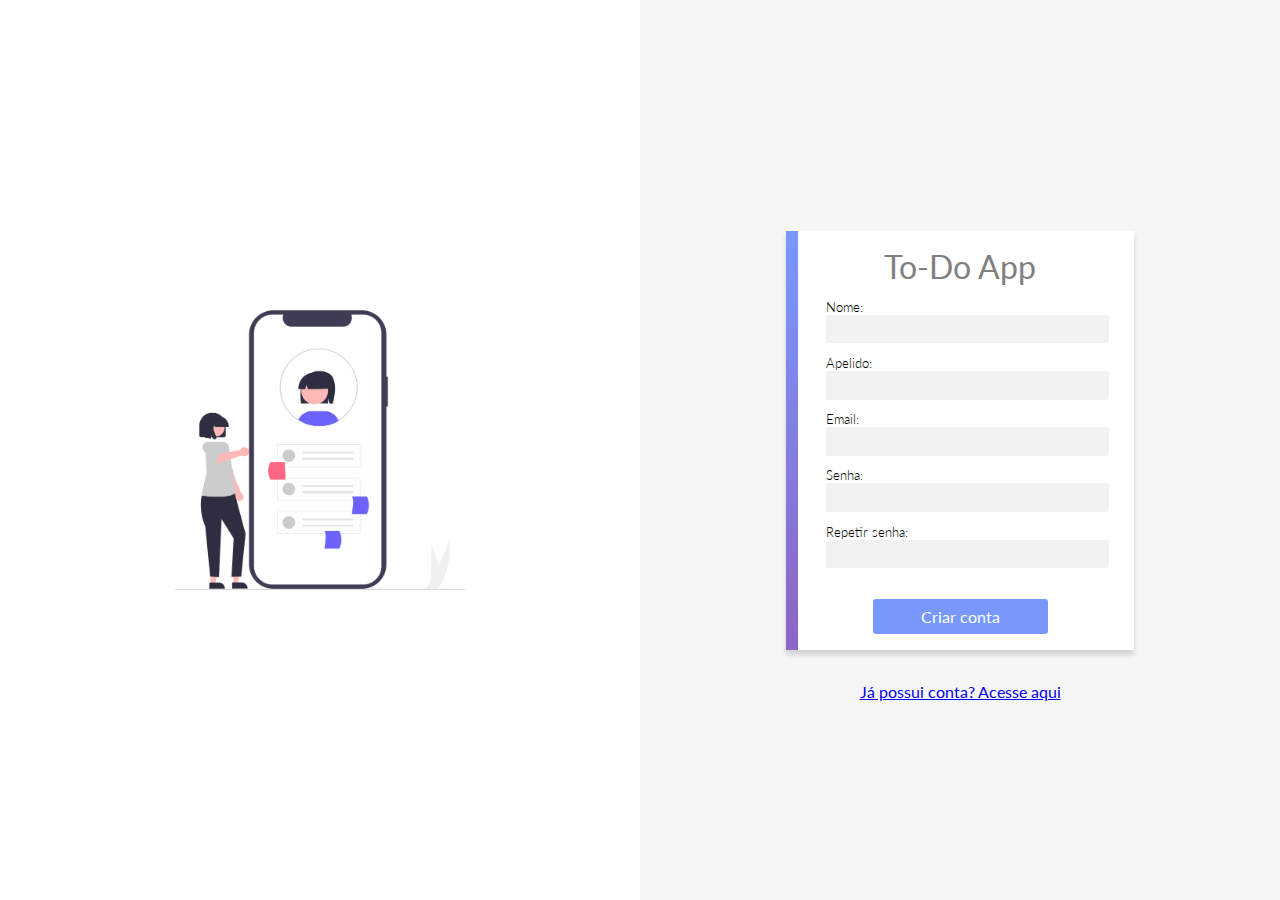
==== signup.html @ 984fd3b4 "Pagina de Login Iniciada" ====
<!DOCTYPE html>
<html lang="pt-BR">

<head>
  <meta charset="UTF-8">
  <meta http-equiv="X-UA-Compatible" content="IE=edge">
  <meta name="viewport" content="width=device-width, initial-scale=1.0">
  <title>To-Do App</title>

  <!-- ---------------- estilos compartilhados entre login e signup ---------------- -->
  <link rel="stylesheet" href="styles/acesso.css">

  <!-- ---------------------- lógica aplicada no registro -------------------- -->
  <script src="/scripts/utils.js"></script>
  <script src="/scripts/signup.js"></script>

</head>

<body>

  <div class="left">
    <img src="./assets/pessoa-signup.png" alt="">
  </div>
  <div class="right">
    <form>
      <div class="form-header">
        <p>To-Do App</p>
      </div>

      <label>
        Nome:
        <input type="text">
      </label>
      <label>
        Apelido:
        <input type="text">
      </label>
      <label>
        Email:
        <input type="text">
      </label>
      <label>
        Senha:
        <input type="password">
      </label>
      <label>
        Repetir senha:
        <input type="password">
      </label>

      <button>Criar conta</button>

    </form>
    <div class="ingressar">
      <a href="index.html">Já possui conta? Acesse aqui</a>
    </div>
  </div>

</body>

</html>
---- styles/acesso.css ----
@import url('./common.css');

body{
  display: flex;
}

h1 {
  color: rgb(116, 116, 116);
  font-weight: 300;
  margin: .5em 0;
}

form {
  position: relative;
  max-width: 26em;
  background-color: white;
  display: flex;
  align-items: center;
  flex-direction: column;
  margin: 2em auto;
  box-shadow: 0 5px 5px lightgrey;
  padding: 1em 2.5em;
  box-sizing: border-box;
}

form:after {
  position: absolute;
  content: '';
  width: .7em;
  height: 100%;
  top: 0;
  left: 0;
  background: linear-gradient(var(--primary), var(--secondary));
}


input {
  width: 100%;
  padding: .4em .5em;
  background-color: var(--app-grey);
  border: 1px solid var(--app-grey);
  border-radius: .2em;
}

input:focus {
  outline: none;
  border: 1px solid lightgrey;
}

label {
  width: 100%;
  font-weight: 300;
  margin-bottom: -.1em;
  margin-top: 1em;
  font-size: .8em;
}

button {
  padding: .5em 3em;
  background-color: var(--primary);
  color: white;
  margin-top: 2em;
  font-weight: 400;
  font-size: 1em;
}

.form-header {
  color: grey;
  font-size: 2em;
}
.ingressar{
  text-align: center;
}
.left{
  width: 50%;  
  background-color: white;
  text-align: center;
  display: flex;
  align-items: center;
  justify-content: center;
}
.left img{
  width:60%;
}
.right{
  width: 50%;
  display: flex;
  flex-direction: column;
  align-items: center;
  justify-content: center;
}

ul{
  color: red;
}
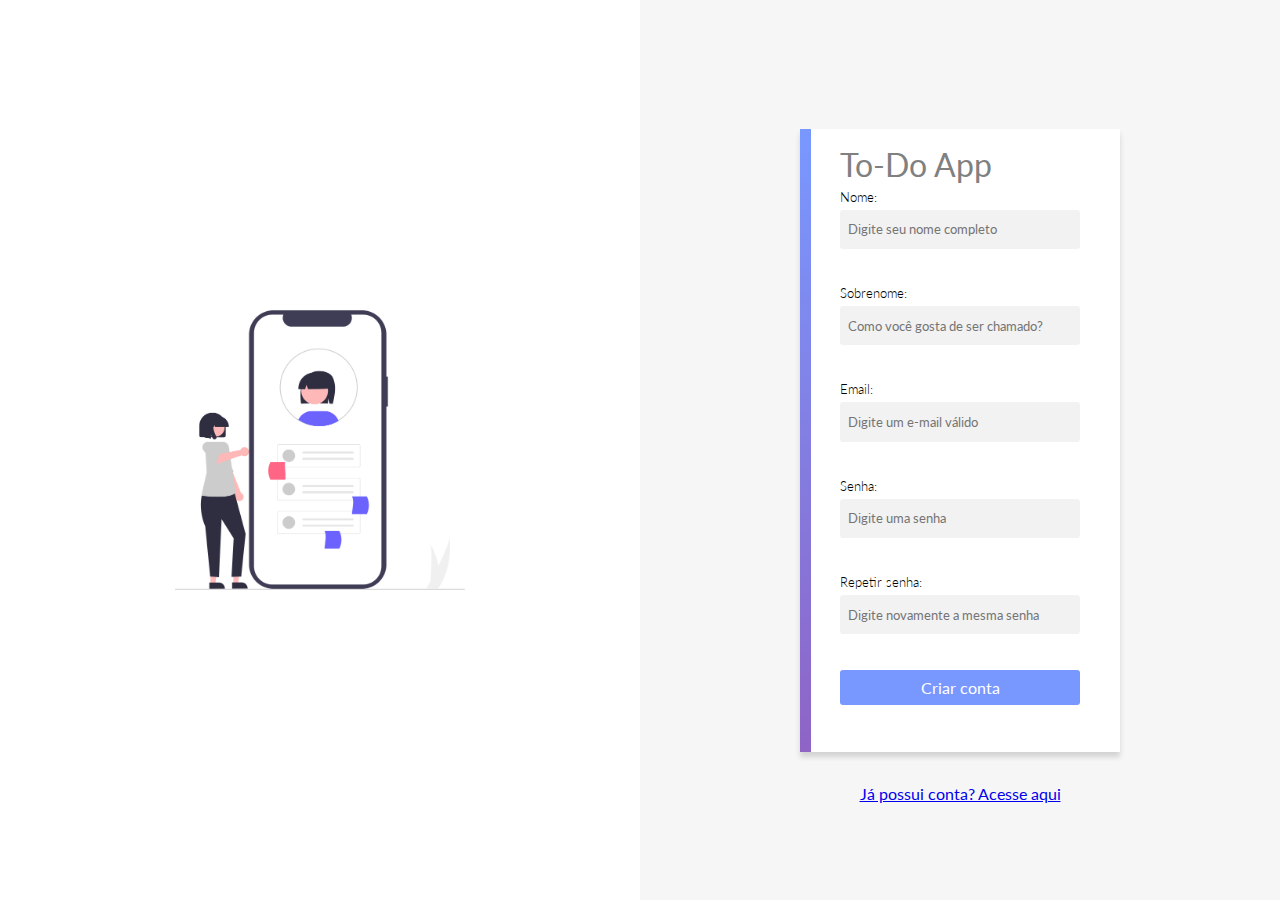
==== commit b1671be7: "Classe de Erro da validacao do formulario alterada para .formError" ====
--- a/signup.html
+++ b/signup.html
@@ -2,59 +2,64 @@
 <html lang="pt-BR">
 
 <head>
-  <meta charset="UTF-8">
-  <meta http-equiv="X-UA-Compatible" content="IE=edge">
-  <meta name="viewport" content="width=device-width, initial-scale=1.0">
-  <title>To-Do App</title>
+	<meta charset="UTF-8">
+	<meta http-equiv="X-UA-Compatible" content="IE=edge">
+	<meta name="viewport" content="width=device-width, initial-scale=1.0">
+	<title>To-Do App</title>
 
-  <!-- ---------------- estilos compartilhados entre login e signup ---------------- -->
-  <link rel="stylesheet" href="styles/acesso.css">
+	<!-- ---------------- estilos compartilhados entre login e signup ---------------- -->
+	<link rel="stylesheet" href="styles/acesso.css">
 
-  <!-- ---------------------- lógica aplicada no registro -------------------- -->
-  <script src="/scripts/utils.js"></script>
-  <script src="/scripts/signup.js"></script>
-
+	<!-- ---------------------- lógica aplicada no registro -------------------- -->
+	<script src="./scripts/utils.js"></script>
 </head>
 
 <body>
 
-  <div class="left">
-    <img src="./assets/pessoa-signup.png" alt="">
-  </div>
-  <div class="right">
-    <form>
-      <div class="form-header">
-        <p>To-Do App</p>
-      </div>
+	<div class="left">
+		<img src="./assets/pessoa-signup.png" alt="">
+	</div>
+	<div class="right">
+		<form>
+			<div class="form-header">
+				<p>To-Do App</p>
+			</div>
 
-      <label>
-        Nome:
-        <input type="text">
-      </label>
-      <label>
-        Apelido:
-        <input type="text">
-      </label>
-      <label>
-        Email:
-        <input type="text">
-      </label>
-      <label>
-        Senha:
-        <input type="password">
-      </label>
-      <label>
-        Repetir senha:
-        <input type="password">
-      </label>
+			<div class="input">
+				<label>Nome:</label>
+				<input type="text" id="nome" name="nome" placeholder="Digite seu nome completo" required>
+				<span class="inputError">...</span>
+			</div>
+			<div class="input">
+				<label>Sobrenome:</label>
+				<input type="text" id="sobrenome" name="sobrenome" placeholder="Como você gosta de ser chamado?" required>
+				<span class="inputError">...</span>
+			</div>
+			<div class="input">
+				<label>Email:</label>
+				<input type="email" id="email" name="email" placeholder="Digite um e-mail válido" pattern="(\w|\.|-|_)+@\w+\.(com(\.br)?|net)" required>
+				<span class="inputError">...</span>
+			</div>
+			<div class="input">
+				<label>Senha:</label>
+				<input type="password" id="senha" name="senha" minlength="6" placeholder="Digite uma senha" pattern="^\w{6,10}$" required>
+				<span class="inputError">...</span>
+			</div>
+			<div class="input">
+				<label>Repetir senha:</label>
+				<input type="password" id="senhaValidacao" name="senhaValidacao" placeholder="Digite novamente a mesma senha" required>
+				<span class="inputError">...</span>
+			</div>
 
-      <button>Criar conta</button>
-
-    </form>
-    <div class="ingressar">
-      <a href="index.html">Já possui conta? Acesse aqui</a>
-    </div>
-  </div>
+			<button type="submit">Criar conta</button>
+			<span class="formError">...</span>
+		</form>
+		<div class="ingressar">
+			<a href="index.html">Já possui conta? Acesse aqui</a>
+		</div>
+	</div>
+	
+	<script src="/scripts/signup.js"></script>
 
 </body>
 
--- a/styles/acesso.css
+++ b/styles/acesso.css
@@ -1,6 +1,6 @@
 @import url('./common.css');
 
-body{
+body {
   display: flex;
 }
 
@@ -12,10 +12,10 @@
 
 form {
   position: relative;
-  max-width: 26em;
+  width: 25vw;
   background-color: white;
   display: flex;
-  align-items: center;
+  gap: 5px;
   flex-direction: column;
   margin: 2em auto;
   box-shadow: 0 5px 5px lightgrey;
@@ -35,8 +35,7 @@
 
 
 input {
-  width: 100%;
-  padding: .4em .5em;
+  padding: .8em .5em;
   background-color: var(--app-grey);
   border: 1px solid var(--app-grey);
   border-radius: .2em;
@@ -50,8 +49,6 @@
 label {
   width: 100%;
   font-weight: 300;
-  margin-bottom: -.1em;
-  margin-top: 1em;
   font-size: .8em;
 }
 
@@ -59,7 +56,6 @@
   padding: .5em 3em;
   background-color: var(--primary);
   color: white;
-  margin-top: 2em;
   font-weight: 400;
   font-size: 1em;
 }
@@ -68,21 +64,25 @@
   color: grey;
   font-size: 2em;
 }
-.ingressar{
+
+.ingressar {
   text-align: center;
 }
-.left{
-  width: 50%;  
+
+.left {
+  width: 50%;
   background-color: white;
   text-align: center;
   display: flex;
   align-items: center;
   justify-content: center;
 }
-.left img{
-  width:60%;
+
+.left img {
+  width: 60%;
 }
-.right{
+
+.right {
   width: 50%;
   display: flex;
   flex-direction: column;
@@ -90,6 +90,16 @@
   justify-content: center;
 }
 
-ul{
-  color: red;
+.input {
+  display: grid;
+  gap: 5px;
+}
+
+.inputError, .formError {
+  background-color: red;
+  color: #fff;
+  font-size: 0.8rem;
+  padding: 5px;
+  border-radius: 2px;
+  visibility: hidden;
 }